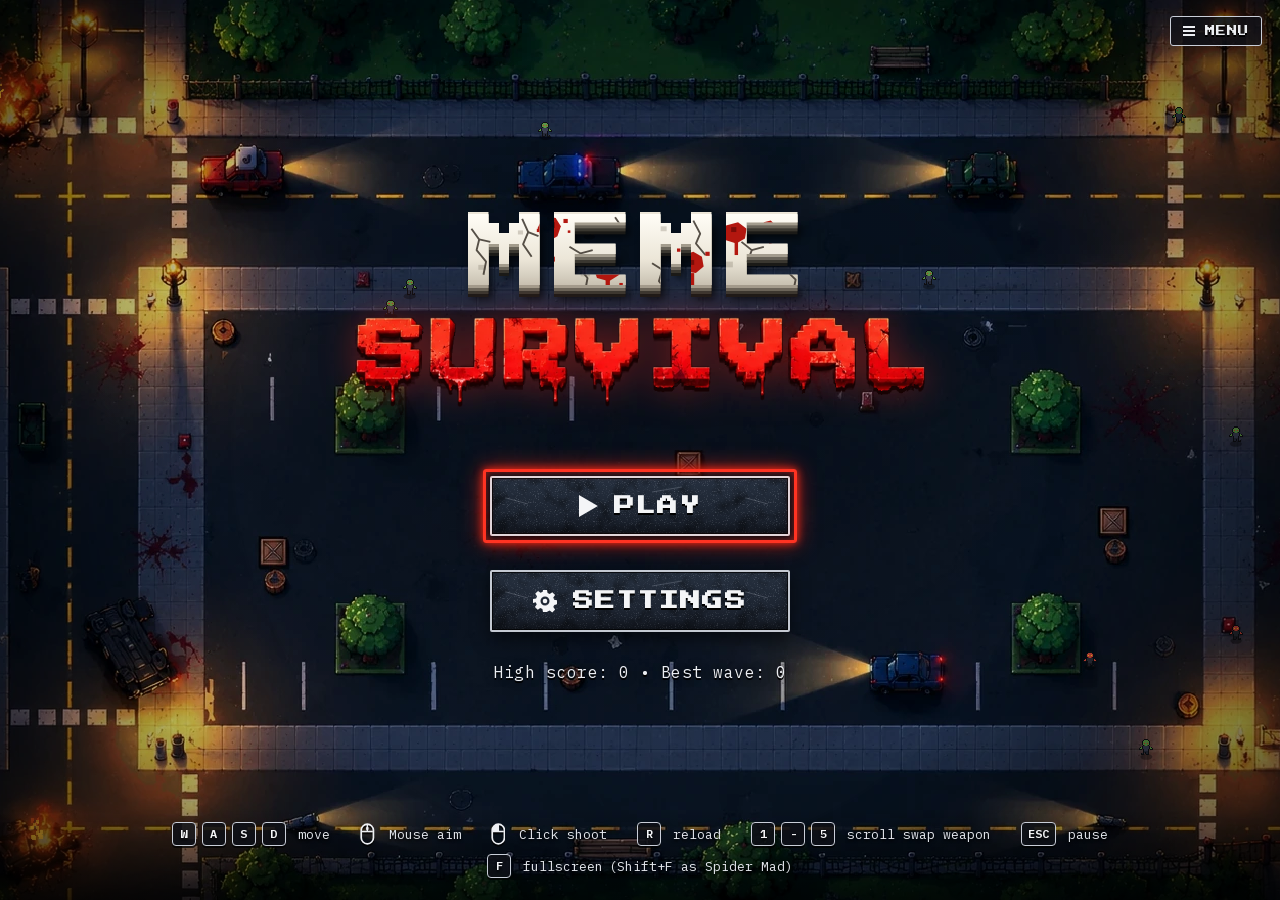
==== index.html @ 86482234 "Skibidi Toilet: FLUSH — a whirlpool that sucks zombies down the toilet 6 s / 25 s: a 130 px whirlpoo" ====
<!DOCTYPE html>
<html lang="en">
<head>
<meta charset="UTF-8">
<meta name="viewport" content="width=device-width, initial-scale=1.0, viewport-fit=cover">
<title>Meme Survival Game — Free Zombie Shooter You Play in Your Browser</title>
<meta name="description" content="Play Meme Survival free online: a top-down pixel-art zombie shooter with 24 meme survivors, wild abilities, bosses every 10 waves and 6 maps. No download.">
<meta name="google-site-verification" content="7Z9Y0VXeUMygRnuPGbUk7XBAyaawY9SrTUOT675S1NA">
<link rel="canonical" href="https://www.memesurvival.com/">
<meta name="theme-color" content="#0b0d12">
<meta property="og:type" content="website">
<meta property="og:site_name" content="Meme Survival">
<meta property="og:url" content="https://www.memesurvival.com/">
<meta property="og:title" content="Meme Survival Game — Free Zombie Shooter You Play in Your Browser">
<meta property="og:description" content="Play Meme Survival free online: a top-down pixel-art zombie shooter with 24 meme survivors, wild abilities, bosses every 10 waves and 6 maps. No download.">
<meta property="og:image" content="https://www.memesurvival.com/assets/img/og-image.jpg">
<meta property="og:image:width" content="1200">
<meta property="og:image:height" content="630">
<meta property="og:image:alt" content="Meme Survival title screen: a burning, zombie-filled city plaza at night">
<meta name="twitter:card" content="summary_large_image">
<meta name="twitter:title" content="Meme Survival Game — Free Zombie Shooter You Play in Your Browser">
<meta name="twitter:description" content="Play Meme Survival free online: a top-down pixel-art zombie shooter with 24 meme survivors, wild abilities, bosses every 10 waves and 6 maps. No download.">
<meta name="twitter:image" content="https://www.memesurvival.com/assets/img/og-image.jpg">
<meta http-equiv="Content-Security-Policy" content="default-src 'self'; script-src 'self'; style-src 'self' 'unsafe-inline'; font-src 'self'; img-src 'self' data:; media-src 'self'; connect-src 'self'; object-src 'none'; base-uri 'self'; form-action 'none'">
<link rel="icon" href="/favicon.ico" sizes="any">
<link rel="icon" type="image/png" sizes="32x32" href="/favicon-32.png">
<link rel="icon" type="image/png" sizes="48x48" href="/favicon-48.png">
<link rel="icon" type="image/png" sizes="96x96" href="/favicon-96.png">
<link rel="icon" type="image/png" sizes="192x192" href="/assets/img/icon-round-192.png">
<link rel="apple-touch-icon" href="/apple-touch-icon.png">
<link rel="manifest" href="/manifest.webmanifest">
<link rel="preload" href="/assets/fonts/press-start-2p.woff2" as="font" type="font/woff2" crossorigin>
<link rel="preload" href="/assets/fonts/ibm-plex-mono-400.woff2" as="font" type="font/woff2" crossorigin>
<link rel="preload" href="/assets/img/horror_menu.webp" as="image" fetchpriority="high">
<link rel="stylesheet" href="css/style.css?v=276">
<script src="js/sprites.js?v=276" defer></script>
<script src="js/config.js?v=276" defer></script>
<script src="js/audio.js?v=276" defer></script>
<script src="js/map.js?v=276" defer></script>
<script src="js/entities.js?v=276" defer></script>
<script src="js/touch.js?v=276" defer></script>
<script src="js/game.js?v=276" defer></script>
<script src="js/ui.js?v=276" defer></script>
<script src="js/main.js?v=276" defer></script>
<script type="application/ld+json">
{
 "@context": "https://schema.org",
 "@graph": [
  {
   "@type": "WebSite",
   "@id": "https://www.memesurvival.com/#website",
   "name": "Meme Survival",
   "alternateName": "memesurvival.com",
   "url": "https://www.memesurvival.com/",
   "publisher": {
    "@id": "https://www.memesurvival.com/#org"
   }
  },
  {
   "@type": "Organization",
   "@id": "https://www.memesurvival.com/#org",
   "name": "Meme Survival",
   "url": "https://www.memesurvival.com/",
   "logo": "https://www.memesurvival.com/assets/img/logo-round.png",
   "sameAs": [
    "https://memesurvival.itch.io/meme-survival"
   ]
  },
  {
   "@type": "VideoGame",
   "name": "Meme Survival",
   "url": "https://www.memesurvival.com/",
   "description": "Play Meme Survival free online: a top-down pixel-art zombie shooter with 24 meme survivors, wild abilities, bosses every 10 waves and 6 maps. No download.",
   "image": "https://www.memesurvival.com/assets/img/og-image.jpg",
   "genre": [
    "Shooter",
    "Survival",
    "Action",
    "Arcade"
   ],
   "gamePlatform": "Web browser",
   "applicationCategory": "Game",
   "operatingSystem": "Any",
   "playMode": "SinglePlayer",
   "inLanguage": "en",
   "offers": {
    "@type": "Offer",
    "price": "0",
    "priceCurrency": "USD"
   },
   "@id": "https://www.memesurvival.com/#game",
   "publisher": {
    "@id": "https://www.memesurvival.com/#org"
   },
   "logo": "https://www.memesurvival.com/assets/img/logo-round.png",
   "sameAs": [
    "https://memesurvival.itch.io/meme-survival"
   ]
  }
 ]
}
</script>
</head>
<body>
<noscript><p style="padding:24px;color:#e8e6dc;font-family:monospace">Meme Survival is a free top-down pixel-art zombie survival shooter that runs in your browser. Pick a survivor, three weapons and a map, then hold out against wave after wave of zombies and bosses. JavaScript is needed to play.</p></noscript>
<div id="stage">
  <div id="still" aria-hidden="true"><div class="still-blur" style="background-image:url([data-uri])"></div><div class="still-sharp"></div></div>
  <canvas id="game" width="640" height="400"></canvas>

  <!-- ============ TITLE ============ -->
  <div class="overlay show" id="ov-title">
    <h1 class="title-block">
      <span class="ttl-zombie" data-text="MEME">MEME</span>
      <img class="ttl-survival" src="assets/img/title_survival.webp" alt="SURVIVAL" width="806" height="132" draggable="false">
    </h1>
    <button class="btn primary big play-btn" data-action="play"><svg class="ico" viewBox="0 0 12 14" aria-hidden="true"><path d="M0 0L12 7L0 14z" fill="currentColor"/></svg>PLAY</button>
    <button class="btn pick-btn portal-only" data-action="setup">CHOOSE SURVIVOR &amp; MAP</button>
    <button class="btn big gear-btn" data-action="settings"><svg class="ico" viewBox="0 0 24 24" aria-hidden="true"><path fill="currentColor" fill-rule="evenodd" d="M10 1h4l.6 3.1 2.1.9 2.6-1.8 2.8 2.8-1.8 2.6.9 2.1 3.1.6v4l-3.1.6-.9 2.1 1.8 2.6-2.8 2.8-2.6-1.8-2.1.9L14 23h-4l-.6-3.1-2.1-.9-2.6 1.8-2.8-2.8 1.8-2.6-.9-2.1L0 14v-4l3.1-.6.9-2.1-1.8-2.6 2.8-2.8 2.6 1.8 2.1-.9zM12 7.5a4.5 4.5 0 1 0 0 9a4.5 4.5 0 0 0 0-9zm0 2.2a2.3 2.3 0 1 1 0 4.6a2.3 2.3 0 0 1 0-4.6z"/></svg><span class="gear-label">SETTINGS</span></button>
    <p class="hint score-line" id="titleBest">High score: 0</p>
    <details class="title-menu">
      <summary><span class="burger" aria-hidden="true"></span>MENU</summary>
      <nav class="menu-panel" aria-label="Site"><a href="/characters">CHARACTERS</a><a href="/bosses">BOSSES</a><a href="/maps">MAPS</a><a href="/faq">FAQ</a><a href="/updates">UPDATES</a><a href="https://memesurvival.itch.io/meme-survival" target="_blank" rel="noopener">ITCH.IO<span class="ext" aria-hidden="true">↗</span></a></nav>
    </details>
    <div class="keybar">
      <span><kbd>W</kbd><kbd>A</kbd><kbd>S</kbd><kbd>D</kbd> move</span>
      <span><svg class="mouse" viewBox="0 0 12 18" aria-hidden="true"><rect x="1" y="1" width="10" height="16" rx="5" fill="none" stroke="currentColor" stroke-width="1.4"/><path d="M6 1v6M1.5 7h9" stroke="currentColor" stroke-width="1.2"/><rect x="5" y="3" width="2" height="3" rx="1" fill="currentColor"/></svg> Mouse aim</span>
      <span><svg class="mouse" viewBox="0 0 12 18" aria-hidden="true"><path d="M6 1A5 5 0 0 0 1 6v1h5z" fill="currentColor"/><rect x="1" y="1" width="10" height="16" rx="5" fill="none" stroke="currentColor" stroke-width="1.4"/><path d="M6 1v6M1.5 7h9" stroke="currentColor" stroke-width="1.2"/></svg> Click shoot</span>
      <span><kbd>R</kbd> reload</span>
      <span><kbd>1</kbd><kbd>-</kbd><kbd>5</kbd> scroll swap weapon</span>
      <span><kbd>ESC</kbd> pause</span>
      <span><kbd>F</kbd> fullscreen <em>(Shift+F as Spider Mad)</em></span>
    </div>
    <p class="touch-hint"><span><i class="th-stick"></i>LEFT THUMB: MOVE</span><span><i class="th-stick th-red"></i>RIGHT THUMB: AIM + SHOOT</span><span><i class="th-btn"></i>ROUND BUTTONS: ABILITIES</span></p>
  </div>

  <!-- ============ SETUP (character / weapon / map) ============ -->
  <div class="overlay" id="ov-setup">
    <div class="setup">
      <div class="steps">
        <span class="step" data-step="0"><b>1</b> SURVIVOR</span>
        <span class="step" data-step="1"><b>2</b> WEAPON</span>
        <span class="step" data-step="2"><b>3</b> MAP</span>
      </div>
      <div class="setup-page" data-page="0">
        <h2>CHOOSE YOUR SURVIVOR</h2>
        <div class="cards" id="charCards"></div>
      </div>
      <div class="setup-page" data-page="1">
        <h2>CHOOSE 3 WEAPONS</h2>
        <p class="hint">Pick any three. The Pistol is always in your holster as a backup.<span class="keys-only"> Space toggles, Enter continues.</span> <span id="weaponCount" class="count">0 / 3 selected</span></p>
        <div class="cards" id="weaponCards"></div>
      </div>
      <div class="setup-page" data-page="2">
        <h2>CHOOSE YOUR MAP</h2>
        <div class="cards" id="mapCards"></div>
      </div>
      <div class="setup-foot">
        <button class="btn" id="setupBack">◀ BACK</button>
        <div class="loadout" id="loadoutSummary"></div>
        <button class="btn primary" id="setupNext">NEXT ▶</button>
      </div>
    </div>
  </div>

  <!-- ============ PAUSE ============ -->
  <div class="overlay" id="ov-pause">
    <h2>PAUSED</h2>
    <button class="btn primary" data-action="resume">RESUME</button>
    <button class="btn" data-action="settings">SETTINGS</button>
    <button class="btn" data-action="loadout">CHANGE LOADOUT</button>
    <button class="btn" data-action="menu">MAIN MENU</button>
  </div>

  <!-- ============ WAVE BANNER ============ -->
  <div class="overlay banner" id="ov-wave"><div class="banner-text" id="waveBannerText">WAVE 1</div><div class="banner-sub" id="waveBannerSub"></div></div>

  <!-- ============ LEVEL UP ============ -->
  <div class="overlay" id="ov-levelup">
    <h2>LEVEL UP</h2>
    <p class="hint">Choose one upgrade</p>
    <div class="upgrade-cards" id="levelupCards"></div>
  </div>

  <!-- ============ GAME OVER ============ -->
  <div class="overlay" id="ov-gameover">
    <div class="go-title">GAME OVER</div>
    <div class="go-stats">
      <div><span id="goWaves">You survived 0 waves</span></div>
      <div class="go-score">Score: <span id="goScore">0</span></div>
      <div class="go-new" id="goNew">★ NEW HIGH SCORE ★</div>
      <div class="go-grid" id="goGrid"></div>
    </div>
    <div class="row">
      <button class="btn danger" data-action="retry">RETRY</button>
      <button class="btn" data-action="loadout">CHANGE LOADOUT</button>
      <button class="btn" data-action="menu">MAIN MENU</button>
    </div>
  </div>

  <!-- ============ SUPPLY CART ============ -->
  <div class="overlay" id="ov-shop">
    <div class="cart">
      <header><canvas id="cartIcon" width="14" height="12"></canvas><span>SUPPLY CART</span><span class="coins"><span id="cartCoinIcon"></span> <b id="cartCoins">0</b></span><button class="icon-btn close" data-action="closeshop">✕</button></header>
      <p class="hint">Spend the coins you collected this run. Game is paused.<span class="keys-only"> <kbd>B</kbd> / <kbd>ESC</kbd> closes.</span></p>
      <h3>AMMO</h3>
      <div class="cart-grid" id="cartAmmo"></div>
      <h3>MEDICAL</h3>
      <div class="cart-grid" id="cartHealth"></div>
      <h3>WEAPONS</h3>
      <div class="cart-grid" id="cartWeapons"></div>
      <div class="cart-foot"><button class="btn primary" data-action="closeshop">BACK TO THE FIGHT</button></div>
    </div>
  </div>

  <!-- ============ SETTINGS ============ -->
  <div class="modal" id="modal-settings">
    <div class="modal-box">
      <header>SETTINGS<button class="icon-btn close" data-close>✕</button></header>
      <div class="setting touch-only"><span>Touch controls</span><button class="btn small" id="editHud">EDIT CONTROLS</button></div>
      <label class="setting"><span>SFX Volume</span><input type="range" id="setSfx" min="0" max="100" value="70"></label>
      <label class="setting"><span>Music Volume</span><input type="range" id="setMusic" min="0" max="100" value="40"></label>
      <label class="setting"><span>Screen Shake</span><input type="checkbox" id="setShake" checked></label>
      <label class="setting"><span>Blood &amp; Gore</span><input type="checkbox" id="setBlood" checked></label>
      <label class="setting"><span>Show FPS</span><input type="checkbox" id="setFps"></label>
      <label class="setting keys-only-flex"><span>Aim Line</span><input type="checkbox" id="setAimLine" checked></label>
      <label class="setting"><span>Minimap</span><input type="checkbox" id="setMinimap" checked></label>
      <div class="setting-actions"><button class="btn danger small" id="resetProgress">RESET HIGH SCORE</button></div>
    </div>
  </div>

  <!-- ============ ADMIN PANEL (Ctrl+Shift+\) ============ -->
  <div class="modal" id="modal-admin">
    <div class="modal-box admin">
      <header>ADMIN PANEL <span class="adm-tag">runs with cheats don't save a high score</span><button class="icon-btn close" data-close>✕</button></header>
      <h3>WAVE</h3>
      <div class="adm-row"><input type="number" id="admWave" min="1" max="999" value="10"><button class="btn small" id="admGo">GO TO WAVE</button>
        <button class="btn small" data-wave="8">8 · BLACKOUT</button><button class="btn small" data-wave="10">10</button><button class="btn small" data-wave="20">20</button><button class="btn small" data-wave="40">40</button><button class="btn small" data-wave="100">100</button></div>
      <h3>SPAWN BOSS</h3>
      <div class="adm-row" id="admBosses"></div>
      <h3>SPAWN ZOMBIES</h3>
      <div class="adm-row"><input type="number" id="admCount" min="1" max="200" value="10"><select id="admType"><option>normal</option><option>fast</option><option>tank</option><option>exploder</option></select><button class="btn small" id="admSpawn">SPAWN</button><button class="btn small" id="admClear">KILL ALL</button></div>
      <h3>CHEATS</h3>
      <div class="adm-row">
        <label class="adm-toggle"><input type="checkbox" id="admGod"> God mode</label>
        <label class="adm-toggle"><input type="checkbox" id="admAmmo"> Infinite ammo</label>
        <button class="btn small" id="admCoins">+500 COINS</button><button class="btn small" id="admHeal">FULL HEAL</button>
        <button class="btn small" id="admGuns">ALL GUNS</button><button class="btn small" id="admReady">ABILITIES READY</button><button class="btn small" id="admLevel">+ LEVEL UP</button>
      </div>
      <p class="hint">Cmd+Shift+\ (Ctrl+Shift+\ on Windows) toggles this panel. ESC closes it.</p>
    </div>
  </div>

  <div class="toast" id="toast"></div>
  <div id="rotate" aria-hidden="true"><svg viewBox="0 0 48 48" width="64" height="64"><rect x="15" y="4" width="18" height="32" rx="3" fill="none" stroke="currentColor" stroke-width="3"/><path d="M8 40a18 18 0 0 0 30 2" fill="none" stroke="currentColor" stroke-width="3"/><path d="M38 36v7h-7" fill="none" stroke="currentColor" stroke-width="3"/></svg><b>TURN YOUR PHONE SIDEWAYS</b><span>Meme Survival plays in landscape</span><small class="rot-lock">Screen won't rotate? Turn off <b>rotation lock</b> (portrait lock) in your quick settings, then turn your phone.</small></div>
  <div id="jumpscare" aria-hidden="true">
    <div class="js-static"></div>
    <div class="js-jolt"><div class="js-face"><img class="js-ghost js-r" alt=""><img class="js-ghost js-c" alt=""><img id="jumpscareImg" alt=""></div></div>
    <div class="js-red"></div>
  </div>
</div>

</body>
</html>
---- css/style.css ----
/* self-hosted fonts (SIL Open Font License) — no trip to Google before the text can draw */
@font-face{font-family:'Press Start 2P';font-style:normal;font-weight:400;font-display:swap;src:url(../assets/fonts/press-start-2p.woff2) format('woff2')}
@font-face{font-family:'IBM Plex Mono';font-style:normal;font-weight:400;font-display:swap;src:url(../assets/fonts/ibm-plex-mono-400.woff2) format('woff2')}
@font-face{font-family:'IBM Plex Mono';font-style:normal;font-weight:600;font-display:swap;src:url(../assets/fonts/ibm-plex-mono-600.woff2) format('woff2')}
@font-face{font-family:'IBM Plex Mono';font-style:normal;font-weight:700;font-display:swap;src:url(../assets/fonts/ibm-plex-mono-700.woff2) format('woff2')}
:root{
  --bg:#0b0d12; --panel:#1b2030; --border:#3b4457; --text:#e8e6dc; --muted:#9aa3b5;
  --red:#d3372b; --green:#5fb04a; --yellow:#f0c419; --blue:#3f7fd8;
  --mono:'IBM Plex Mono',ui-monospace,Menlo,Consolas,monospace; --pixel:'Press Start 2P',var(--mono);
}
*{box-sizing:border-box;margin:0;padding:0}
html,body{height:100%;background:var(--bg);color:var(--text);font-family:var(--mono);overflow:hidden}
button{font-family:inherit;cursor:pointer}
canvas{image-rendering:pixelated;image-rendering:crisp-edges}

#stage{position:fixed;inset:0;background:#000;overflow:hidden}
/* it's a game, not a document: double-clicks and drags shouldn't highlight the logo or menus */
#stage{-webkit-user-select:none;user-select:none;-webkit-touch-callout:none}
#stage input,#stage textarea{-webkit-user-select:text;user-select:text}
#game{display:block;cursor:crosshair;position:absolute;left:0;top:0;width:100vw;height:100vh}
/* first paint: the title as a still (blurred copy baked into the page, sharp picture over it), sized exactly like the
   menu's cover-fitted canvas; the live scene fades in over it once it has drawn a frame */
#still{position:absolute;inset:0;overflow:hidden;background:#0b0d12;pointer-events:none}
.still-blur,.still-sharp{position:absolute;inset:0;background-position:center;background-repeat:no-repeat;background-size:max(1760px,100vw,200vh) auto}
.still-blur{filter:blur(14px);transform:scale(1.06)}
.still-sharp{background-image:url(../assets/img/horror_menu.webp)}
#still::after{content:"";position:absolute;inset:0;background:radial-gradient(ellipse at center,rgba(0,0,0,0) 45%,rgba(0,0,0,.35) 100%)}
#game{opacity:0;transition:opacity .45s ease-out}
html.alive #game{opacity:1}
/* the buttons are there from the first frame, but only live once the code is */
#ov-title .btn,#ov-title .title-faq{transition:opacity .25s}
html:not(.ready) #ov-title .btn{opacity:.55;pointer-events:none}

/* ---------- overlays ---------- */
.overlay{position:absolute;inset:0;display:none;flex-direction:column;align-items:center;justify-content:center;gap:12px;background:rgba(8,10,16,.72);text-align:center;padding:24px;z-index:5}
.overlay.show{display:flex}
.overlay h2{font-family:var(--pixel);font-size:clamp(16px,2.4vw,26px);letter-spacing:2px;color:#fff;margin-bottom:6px;text-shadow:3px 3px 0 #000}
.overlay.banner{background:transparent;pointer-events:none;justify-content:flex-start;padding-top:14vh}
.banner-text{font-family:var(--pixel);font-size:clamp(22px,4vw,44px);color:#fff;text-shadow:4px 4px 0 #000,0 0 24px rgba(211,55,43,.8);animation:pop .5s ease-out}
.banner-sub{font-size:clamp(12px,1.4vw,16px);color:#ffd7d0;text-shadow:2px 2px 0 #000;margin-top:10px}
@keyframes pop{0%{transform:scale(.4);opacity:0}60%{transform:scale(1.15);opacity:1}100%{transform:scale(1)}}
.hint{color:var(--muted);font-size:13px;text-align:center;margin:4px 0}
.hint.small{font-size:11px}
.row{display:flex;gap:10px;flex-wrap:wrap;justify-content:center}

/* ---- title screen: the painted plaza shows through, the letters carry their own weight ---- */
#ov-title{background:radial-gradient(ellipse 46% 42% at 50% 44%,rgba(0,0,0,.26),rgba(0,0,0,0) 100%),
  linear-gradient(to top,rgba(0,0,0,.62),rgba(0,0,0,0) 92px)}
.title-block{text-align:center;line-height:1;margin:0 0 58px;font-size:inherit;font-weight:400;display:flex;flex-direction:column;align-items:center}
.ttl-zombie{position:relative;display:inline-block;font-family:var(--pixel);font-size:clamp(36px,6.4vw,92px);letter-spacing:4px;color:#ece6d8;
  text-shadow:0 3px 0 #a39c8d,0 6px 0 #6a655a,0 9px 0 #3a3730,0 12px 0 #1b1a17,4px 14px 8px rgba(0,0,0,.7)}
/* the face texture sits exactly on top of the glyphs; the solid text below gives the chunky extrusion */
.ttl-zombie::after{content:attr(data-text);position:absolute;left:0;top:0;right:0;color:transparent;text-shadow:none;
  background:url(../assets/img/title_meme_fx.svg) 0 0/100% 100%;-webkit-background-clip:text;background-clip:text;pointer-events:none}
/* SURVIVAL is painted art (cracked, wet, dripping) cut out of the title mockup */
.ttl-survival{display:block;width:clamp(270px,45vw,730px);height:auto;margin-top:16px;user-select:none;pointer-events:none;
  filter:drop-shadow(0 4px 0 rgba(20,0,0,.85)) drop-shadow(0 0 18px rgba(255,46,24,.4))}

.btn{background:#2c3444;border:2px solid #6c7688;color:#fff;font-weight:700;letter-spacing:.08em;padding:10px 28px;border-radius:3px;font-size:14px;min-width:160px;transition:transform .08s,background .1s}
.btn:hover{background:#3a4356;transform:translateY(-1px)}
.btn.primary{border-color:#fff}
.btn.big{font-family:var(--pixel);font-size:16px;padding:16px 44px}
/* title-screen buttons: grungy dark plates, PLAY framed in a humming red neon */
.btn.play-btn,.btn.gear-btn{display:inline-flex;align-items:center;justify-content:center;gap:16px;position:relative;width:300px;padding:17px 24px;
  font-size:20px;letter-spacing:.06em;color:#f4f5f7;border:2px solid #c4c9d2;border-radius:2px;
  background:url(../assets/img/grunge.svg) 0 0/240px 120px,linear-gradient(#26303f,#171d28);
  text-shadow:0 2px 0 #000;box-shadow:inset 0 0 0 1px rgba(0,0,0,.7),inset 0 -6px 12px rgba(0,0,0,.45),0 6px 18px rgba(0,0,0,.6)}
.btn.play-btn{margin-bottom:22px;border-color:#dfe2e8}
.play-btn::before{content:"";position:absolute;inset:-9px;border:3px solid #ff3322;border-radius:3px;pointer-events:none;
  box-shadow:0 0 8px #ff2a18,0 0 22px rgba(255,40,20,.65),inset 0 0 8px rgba(255,40,20,.6);animation:neon 2.6s ease-in-out infinite}
@keyframes neon{0%,100%{opacity:1}46%{opacity:.82}48%{opacity:.45}50%{opacity:.9}}
.btn.play-btn:hover,.btn.gear-btn:hover{background:url(../assets/img/grunge.svg) 0 0/240px 120px,linear-gradient(#324057,#1e2635)}
.play-btn:hover::before{box-shadow:0 0 12px #ff2a18,0 0 32px rgba(255,40,20,.8),inset 0 0 10px rgba(255,40,20,.7)}
.ico{flex:0 0 auto;display:block;height:24px;width:auto}
.play-btn .ico{height:22px}
.score-line{font-size:16px;color:#eceef2;letter-spacing:.03em;margin-top:18px;text-shadow:0 2px 0 #000,0 0 8px rgba(0,0,0,.9)}
/* site menu, top-right of the title screen: one MENU button, the page links open under it */
.title-menu{position:absolute;top:16px;right:18px;z-index:3}
.title-menu summary{list-style:none;cursor:pointer;display:inline-flex;align-items:center;gap:10px;font-family:var(--pixel);font-size:10px;letter-spacing:1px;
  color:#eceef2;padding:9px 12px;border:1.5px solid #c9ced8;border-radius:3px;background:rgba(14,17,24,.8);text-shadow:0 2px 0 #000;user-select:none}
.title-menu summary::-webkit-details-marker{display:none}
.title-menu summary:focus-visible{outline:none}
.title-menu summary:hover,.title-menu summary:focus-visible,.title-menu[open] summary{border-color:#ff3322;box-shadow:0 0 12px rgba(255,40,20,.6)}
.burger{position:relative;width:12px;height:2px;background:currentColor;box-shadow:0 -4px 0 currentColor,0 4px 0 currentColor;margin:4px 0}
.title-menu[open] .burger{background:transparent;box-shadow:none}
.title-menu[open] .burger::before,.title-menu[open] .burger::after{content:"";position:absolute;left:0;top:0;width:12px;height:2px;background:currentColor;transform:rotate(45deg)}
.title-menu[open] .burger::after{transform:rotate(-45deg)}
.menu-panel{position:absolute;right:0;top:calc(100% + 8px);display:flex;flex-direction:column;gap:6px;min-width:180px;padding:10px;
  background:rgba(10,12,18,.95);border:1.5px solid #c9ced8;border-radius:3px;box-shadow:0 12px 30px rgba(0,0,0,.65);animation:menuin .12s ease-out}
@keyframes menuin{from{opacity:0;transform:translateY(-4px)}to{opacity:1;transform:none}}
.menu-panel a{display:flex;justify-content:space-between;align-items:center;font-family:var(--pixel);font-size:10px;letter-spacing:1px;color:#eceef2;text-decoration:none;
  padding:10px 12px;border:1.5px solid #3a4150;border-radius:2px;background:rgba(22,27,38,.9);text-shadow:0 2px 0 #000}
.menu-panel a:hover,.menu-panel a:focus-visible{border-color:#ff3322;box-shadow:0 0 10px rgba(255,40,20,.5);outline:none}
.menu-panel .ext{color:#ff7a5c;margin-left:10px}
/* controls strip along the bottom, every key in its own cap */
.keybar{position:absolute;left:0;right:0;bottom:22px;display:flex;flex-wrap:wrap;justify-content:center;align-items:center;
  gap:8px 30px;padding:0 16px;font-size:13px;color:#e3e6ec;text-shadow:0 2px 3px rgba(0,0,0,.95)}
.keybar span{display:inline-flex;align-items:center;gap:6px;white-space:nowrap}
.keybar span>kbd:last-of-type{margin-right:6px}
.keybar em{color:#e3e6ec;font-style:normal}
.keybar kbd{font-family:var(--mono);font-size:12px;font-weight:600;line-height:1;color:#f4f5f7;background:rgba(14,17,24,.85);min-width:24px;text-align:center;
  border:1.5px solid #c9ced8;border-radius:4px;padding:5px 6px;box-shadow:0 2px 0 rgba(0,0,0,.7)}
.keybar .mouse{height:22px;width:auto;margin-right:8px;color:#eef0f4;filter:drop-shadow(0 2px 0 rgba(0,0,0,.8))}
.btn.danger{border-color:var(--red);color:#ffb8b0}
.btn.danger:hover{background:#4a1f1a}
.btn.small{padding:6px 14px;min-width:0;font-size:12px}
.btn:disabled{opacity:.35;cursor:not-allowed;transform:none}
.icon-btn{background:#2c3444;border:1px solid var(--border);color:var(--text);border-radius:4px;font-size:12px;padding:2px 8px}

/* ---------- setup wizard ---------- */
.setup{width:min(1600px,100%);max-height:100%;display:flex;flex-direction:column;gap:14px;overflow:auto;padding:0 18px 0 6px;scrollbar-width:thin;scrollbar-color:#4a5468 transparent;scrollbar-gutter:stable}
.setup::-webkit-scrollbar{width:8px}
.setup::-webkit-scrollbar-track{background:transparent}
.setup::-webkit-scrollbar-thumb{background:#4a5468;border-radius:4px;border:2px solid transparent;background-clip:padding-box}
.setup::-webkit-scrollbar-thumb:hover{background:#6c7688;background-clip:padding-box}
.steps{display:flex;justify-content:center;gap:10px}
.step{font-size:12px;letter-spacing:.12em;color:var(--muted);padding:6px 14px;border:1px solid var(--border);border-radius:3px}
.step b{display:inline-block;width:18px;height:18px;line-height:18px;border-radius:50%;background:#2c3444;text-align:center;font-size:11px;margin-right:6px}
.step.active{color:#fff;border-color:#fff;background:#2c3444}
.step.done{color:var(--green);border-color:var(--green)}
.step.done b{background:var(--green);color:#000}
.setup-page{display:none;flex-direction:column;align-items:center;gap:10px}
.setup-page.show{display:flex}
.cards{display:grid;grid-template-columns:repeat(auto-fit,minmax(200px,1fr));gap:12px;width:100%}
#charCards{grid-template-columns:repeat(auto-fit,minmax(190px,1fr))}
#charCards .card small{font-size:11px}
#weaponCards{grid-template-columns:repeat(4,1fr)}
@media (max-width:1000px){#weaponCards{grid-template-columns:repeat(2,1fr)}}
.card{background:var(--panel);border:2px solid var(--border);border-radius:8px;padding:14px 12px;display:flex;flex-direction:column;align-items:center;gap:6px;color:#fff;cursor:pointer;transition:.1s;position:relative;text-align:center}
.card:hover{border-color:#aab3c5;transform:translateY(-3px)}
.card.selected{border-color:var(--yellow);box-shadow:0 0 0 2px rgba(240,196,25,.25),0 0 24px rgba(240,196,25,.25);background:#252c3d}
.card.selected::after{content:"✔";position:absolute;top:8px;right:10px;color:var(--yellow);font-size:14px}
.card canvas{width:96px;height:96px}
.card canvas.gun{width:128px;height:64px}
.card canvas.map{width:100%;max-width:260px;aspect-ratio:8/5;height:auto;border:1px solid var(--border);border-radius:3px;image-rendering:auto}
.card b{font-size:15px;letter-spacing:.06em}
.card small{color:var(--muted);font-size:11px;line-height:1.4}
.card .tag{color:var(--yellow);font-size:11px;letter-spacing:.1em}
.card.fixed{border-color:#4c9a3c;cursor:default;opacity:.85}
.card.fixed::after{content:"✔";position:absolute;top:8px;right:10px;color:#8bd35a;font-size:14px}
.card.dim{opacity:.4}
.card.cursor{outline:2px dashed rgba(255,255,255,.5);outline-offset:3px}
.card .slot{position:absolute;top:8px;left:10px;color:var(--yellow);font-size:10px;letter-spacing:.1em}
.card.fixed .slot{color:#8bd35a}
.hint .count{display:inline-block;margin-left:10px;padding:2px 8px;border:1px solid var(--border);border-radius:3px;color:#fff}
.card .tag.horror{color:#ff5a4a;text-shadow:0 0 8px rgba(255,60,40,.6);animation:blink 1.6s infinite}
.stats{width:100%;display:flex;flex-direction:column;gap:4px;margin-top:4px}
.stat{display:grid;grid-template-columns:62px 1fr;align-items:center;gap:8px;font-size:10px;color:var(--muted);text-align:left}
.stat i{display:block;height:6px;background:#0f1218;border-radius:2px;overflow:hidden}
.stat i::after{content:"";display:block;height:100%;width:var(--v);background:linear-gradient(90deg,#3f8f2f,#8bd35a)}
.stat.red i::after{background:linear-gradient(90deg,#8a1f18,#ff6a5a)}
.stat.blue i::after{background:linear-gradient(90deg,#1d6fa8,#5ec2ff)}
.stat.yellow i::after{background:linear-gradient(90deg,#b48a0e,#ffd23a)}
.setup-foot{display:flex;align-items:center;justify-content:space-between;gap:12px;padding-top:6px}
.loadout{font-size:12px;color:var(--muted);letter-spacing:.05em}
.loadout b{color:#fff}

/* ---------- level up ---------- */
.upgrade-cards{display:grid;grid-template-columns:repeat(4,minmax(120px,170px));gap:12px;justify-content:center;width:100%}
.upgrade-card{background:var(--panel);border:2px solid var(--border);border-radius:8px;padding:16px 10px;display:flex;flex-direction:column;align-items:center;gap:8px;color:#fff;font-weight:700;font-size:13px;transition:.1s}
.upgrade-card canvas{width:56px;height:56px}
.upgrade-card:hover{border-color:#fff;transform:translateY(-4px);background:#2a3140}
.upgrade-card small{color:var(--muted);font-weight:400;font-size:11px}
.upgrade-card kbd{font-size:10px;color:var(--muted)}
.upgrade-card .lvl{color:var(--yellow);font-size:10px;font-weight:400}

/* ---------- game over ---------- */
.go-title{font-family:var(--pixel);font-size:clamp(28px,5vw,56px);color:var(--red);text-shadow:4px 4px 0 #3a0d08;margin-bottom:8px}
.go-stats{font-size:15px;line-height:1.7;color:#f2e6e6}
.go-score{font-family:var(--pixel);font-size:14px;margin:4px 0}
.go-new{color:var(--yellow);font-weight:700;display:none;font-size:13px;animation:blink 1s infinite}
.go-new.show{display:block}
@keyframes blink{50%{opacity:.3}}
.go-grid{display:grid;grid-template-columns:repeat(4,auto);gap:6px 22px;margin:10px 0 6px;font-size:12px;color:var(--muted)}
.go-grid b{color:#fff;display:block;font-size:15px}

/* ---------- supply cart ---------- */
.cart{width:min(900px,100%);max-height:100%;overflow:auto;background:rgba(20,24,36,.96);border:2px solid #6c7688;border-radius:10px;padding:16px 20px;text-align:left}
.cart>header{display:flex;align-items:center;gap:12px;font-family:var(--pixel);font-size:16px;letter-spacing:1px;margin-bottom:6px}
.cart>header canvas{width:42px;height:36px}
.cart>header .coins{margin-left:auto;font-family:var(--mono);font-size:16px;color:var(--yellow)}
.cart>header .close{margin-left:8px}
.cart h3{font-size:12px;letter-spacing:.14em;color:var(--muted);margin:12px 0 6px}
.cart kbd{font-size:10px;border:1px solid var(--border);border-radius:3px;padding:1px 5px;color:#fff}
.cart-grid{display:grid;grid-template-columns:repeat(auto-fill,minmax(230px,1fr));gap:8px}
.cart-item{background:#1b2030;border:1px solid var(--border);border-radius:6px;padding:8px 10px;display:flex;align-items:center;gap:8px;font-size:12px}
.cart-item canvas{width:40px;height:20px;flex-shrink:0}
.cart-item canvas.sq{width:28px;height:28px}
.cart-item .info{flex:1;min-width:0}
.cart-item b{display:block;font-size:12px;line-height:1.2}
.cart-item small{color:var(--muted);display:block}
.cart-item small.warn{color:#ff6a5a}
.cart-item .btn{min-width:0;padding:6px 10px;font-size:12px;white-space:nowrap}
.cart-item .btn.ok{border-color:var(--yellow);color:var(--yellow)}
img.coin{width:14px;height:14px;vertical-align:-2px;margin-right:2px;image-rendering:pixelated}
.cart>header img.coin{width:18px;height:18px;vertical-align:-3px}
.btn:disabled img.coin{filter:grayscale(1)}
.cart-item.empty{border-color:#8a1f18}
.cart-foot{text-align:center;margin-top:14px}
.cart .none{color:var(--muted);font-size:12px;padding:6px 2px}

/* ---------- admin ---------- */
.modal-box.admin{width:min(720px,100%);border-color:#c8a03a}
.modal-box.admin>header{color:#ffd23a}
.adm-tag{font-family:var(--mono);font-size:11px;color:var(--muted);font-weight:400;letter-spacing:0}
.adm-row{display:flex;flex-wrap:wrap;gap:8px;align-items:center;margin-bottom:6px}
.adm-row input[type=number],.adm-row select{background:#11141b;border:1px solid var(--border);color:#fff;font-family:inherit;font-size:13px;padding:6px 8px;border-radius:3px;width:90px}
.adm-row select{width:auto}
.adm-toggle{display:flex;align-items:center;gap:6px;font-size:13px;padding:6px 10px;border:1px solid var(--border);border-radius:3px}
.adm-toggle input{accent-color:var(--yellow)}

/* ---------- pause ---------- */
#ov-pause .btn{min-width:220px}

/* ---------- settings modal ---------- */
.modal{position:absolute;inset:0;background:rgba(0,0,0,.7);display:none;align-items:center;justify-content:center;z-index:100;padding:20px}
.modal.show{display:flex}
.modal-box,.cart{scrollbar-width:thin;scrollbar-color:#4a5468 transparent}
.modal-box::-webkit-scrollbar,.cart::-webkit-scrollbar{width:8px}
.modal-box::-webkit-scrollbar-thumb,.cart::-webkit-scrollbar-thumb{background:#4a5468;border-radius:4px}
.modal-box{background:var(--panel);border:1px solid var(--border);border-radius:8px;padding:16px 20px;width:min(440px,100%);max-height:90vh;overflow:auto}
.modal-box>header{font-weight:700;font-size:18px;letter-spacing:.08em;display:flex;align-items:center;gap:14px;margin-bottom:6px}
.modal-box>header .close{margin-left:auto}
.setting{display:flex;align-items:center;justify-content:space-between;padding:10px 0;border-bottom:1px solid var(--border);font-size:14px}
.setting input[type=range]{width:160px}
.setting input[type=checkbox]{width:18px;height:18px;accent-color:var(--green)}
.setting-actions{padding-top:14px;text-align:center}

.toast{position:absolute;bottom:24px;left:50%;transform:translateX(-50%) translateY(20px);background:#2c3444;border:1px solid #6c7688;color:#fff;padding:8px 16px;border-radius:4px;font-size:13px;opacity:0;transition:.25s;z-index:200;pointer-events:none}
.toast.show{opacity:1;transform:translateX(-50%) translateY(0)}

@media (max-width:760px){
  .upgrade-cards{grid-template-columns:repeat(2,1fr)}
  .go-grid{grid-template-columns:repeat(2,auto)}
  .btn{min-width:130px;padding:8px 16px}
}


/* ---- wave 5 jumpscare: a glimpse of it far off in the dark, then it rushes the screen ---- */
#jumpscare{position:fixed;inset:0;z-index:9999;display:none;align-items:center;justify-content:center;background:#000;pointer-events:none;overflow:hidden}
#jumpscare.glimpse,#jumpscare.on{display:flex}
#jumpscare.glimpse{background:rgba(0,0,0,.88)}
.js-jolt,.js-face{position:relative;display:flex;align-items:center;justify-content:center}
.js-face{width:min(100vh,100vw);height:min(100vh,100vw);transform-origin:center}
.js-face img{position:absolute;inset:0;width:100%;height:100%;max-width:none;image-rendering:auto}
#jumpscareImg{filter:contrast(1.55) brightness(1.2) saturate(0)}
#jumpscare.color #jumpscareImg{filter:contrast(var(--js-contrast,1.4)) brightness(var(--js-bright,1.45)) saturate(1.2)}   /* per scare: a dark face gets lifted, a pale one doesn't */
.js-ghost{mix-blend-mode:screen;opacity:0}
.js-r{filter:contrast(1.6) grayscale(1) sepia(1) saturate(12) hue-rotate(-45deg) brightness(.9)}
.js-c{filter:contrast(1.6) grayscale(1) sepia(1) saturate(9) hue-rotate(150deg) brightness(.8)}
.js-static,.js-red{position:absolute;inset:0;opacity:0}
.js-static{background-size:192px 192px;mix-blend-mode:screen}
.js-red{background:radial-gradient(ellipse at center,rgba(255,0,0,0) 35%,rgba(170,0,0,.85) 100%)}
#jumpscare::after{content:"";position:absolute;inset:0;box-shadow:inset 0 0 28vh 12vh #000;pointer-events:none}
/* 1. the glimpse: tiny, pale, far away, flickering in and out */
#jumpscare.glimpse .js-face{transform:scale(.065);animation:jsglimpse .55s steps(1) both}
#jumpscare.glimpse .js-static{opacity:.07;animation:jsnoise .12s steps(3) infinite}
@keyframes jsglimpse{0%{opacity:0}12%{opacity:.5}20%{opacity:0}34%{opacity:.7}40%{opacity:.15}55%{opacity:.8}100%{opacity:.85}}
/* 2. the rush: from the distance to past the screen in ~0.13 s, a hard overshoot, then it keeps creeping in */
#jumpscare.on .js-face{animation:jsrush 2.1s both}
#jumpscare.on .js-jolt{animation:jsjolt 2.1s linear both}
#jumpscare.on .js-r{animation:jsghostr .09s steps(2) infinite}
#jumpscare.on .js-c{animation:jsghostc .11s steps(2) infinite}
#jumpscare.on .js-static{animation:jsnoise .1s steps(3) infinite,jsstatic 2.1s ease-out both}
#jumpscare.on .js-red{animation:jsredflash 2.1s steps(1) both}
#jumpscare.on{animation:jsflash .1s steps(2) 5}
@keyframes jsrush{0%{transform:scale(.065);animation-timing-function:cubic-bezier(.85,0,1,1)}6%{transform:scale(1.42);animation-timing-function:ease-out}11%{transform:scale(1.02)}100%{transform:scale(1.3)}}
@keyframes jsghostr{0%{opacity:.55;transform:translate(-2.4vh,.6vh)}100%{opacity:.35;transform:translate(1.4vh,-.8vh)}}
@keyframes jsghostc{0%{opacity:.45;transform:translate(2.2vh,-.5vh)}100%{opacity:.3;transform:translate(-1.2vh,.9vh)}}
@keyframes jsnoise{0%{background-position:0 0}33%{background-position:-61px 37px}66%{background-position:43px -71px}100%{background-position:-17px 23px}}
@keyframes jsstatic{0%{opacity:.55}15%{opacity:.25}100%{opacity:.1}}
@keyframes jsredflash{0%{opacity:1}4%{opacity:0}8%{opacity:.9}12%{opacity:.2}20%{opacity:.6}28%{opacity:.25}60%{opacity:.4}100%{opacity:.3}}
@keyframes jsflash{0%,100%{background:#000}50%{background:#5a0000}}
@keyframes jsjolt{0.0%{transform:translate(1.12vh,2.20vh) rotate(2.42deg)}2.5%{transform:translate(3.90vh,2.11vh) rotate(3.35deg)}5.0%{transform:translate(-4.01vh,-0.29vh) rotate(3.40deg)}7.5%{transform:translate(1.23vh,3.30vh) rotate(-2.87deg)}10.0%{transform:translate(-0.25vh,-2.01vh) rotate(0.31deg)}12.5%{transform:translate(0.57vh,-3.73vh) rotate(-1.95deg)}15.0%{transform:translate(-1.63vh,3.08vh) rotate(1.77deg)}17.5%{transform:translate(-2.42vh,2.11vh) rotate(-2.31deg)}20.0%{transform:translate(0.80vh,-2.56vh) rotate(-3.07deg)}22.5%{transform:translate(2.44vh,-1.91vh) rotate(-1.68deg)}25.0%{transform:translate(3.05vh,2.35vh) rotate(-1.20deg)}27.5%{transform:translate(2.79vh,0.24vh) rotate(0.97deg)}30.0%{transform:translate(-1.71vh,2.56vh) rotate(0.99deg)}32.5%{transform:translate(2.59vh,2.18vh) rotate(-1.00deg)}35.0%{transform:translate(-0.74vh,-1.77vh) rotate(-1.69deg)}37.5%{transform:translate(-2.20vh,-1.00vh) rotate(0.47deg)}40.0%{transform:translate(-2.39vh,0.86vh) rotate(-0.70deg)}42.5%{transform:translate(-0.87vh,1.46vh) rotate(-0.08deg)}45.0%{transform:translate(-0.80vh,-0.08vh) rotate(0.80deg)}47.5%{transform:translate(-1.82vh,1.95vh) rotate(-1.76deg)}50.0%{transform:translate(0.97vh,1.34vh) rotate(-1.68deg)}52.5%{transform:translate(1.05vh,-0.49vh) rotate(0.26deg)}55.0%{transform:translate(-1.69vh,-1.56vh) rotate(-0.99deg)}57.5%{transform:translate(1.47vh,-0.98vh) rotate(0.74deg)}60.0%{transform:translate(1.30vh,1.34vh) rotate(-0.42deg)}62.5%{transform:translate(-0.41vh,0.07vh) rotate(0.70deg)}65.0%{transform:translate(-1.03vh,0.65vh) rotate(0.70deg)}67.5%{transform:translate(0.88vh,-1.13vh) rotate(0.98deg)}70.0%{transform:translate(-0.92vh,-0.36vh) rotate(0.23deg)}72.5%{transform:translate(0.87vh,-0.33vh) rotate(0.79deg)}75.0%{transform:translate(0.09vh,-0.36vh) rotate(-0.31deg)}77.5%{transform:translate(-0.56vh,-0.73vh) rotate(-0.55deg)}80.0%{transform:translate(0.30vh,0.79vh) rotate(-0.48deg)}82.5%{transform:translate(-0.65vh,0.70vh) rotate(0.04deg)}85.0%{transform:translate(-0.12vh,-0.34vh) rotate(0.11deg)}87.5%{transform:translate(0.38vh,-0.05vh) rotate(-0.08deg)}90.0%{transform:translate(-0.46vh,0.43vh) rotate(-0.44deg)}92.5%{transform:translate(-0.01vh,0.31vh) rotate(-0.31deg)}95.0%{transform:translate(0.19vh,0.37vh) rotate(0.10deg)}97.5%{transform:translate(0.22vh,-0.29vh) rotate(-0.04deg)}100.0%{transform:translate(-0.25vh,0.24vh) rotate(-0.13deg)}}
@media (prefers-reduced-motion: reduce){#jumpscare.on .js-face{animation:none;transform:scale(1)}#jumpscare.on .js-jolt,#jumpscare.on .js-ghost{animation:none}}

/* ---------- phones & tablets (touch mode is switched on by js/touch.js) ---------- */
html.touch,html.touch body{overscroll-behavior:none;-webkit-tap-highlight-color:transparent;-webkit-touch-callout:none}
html.touch #game{touch-action:none;cursor:default}
#touchlayer{position:absolute;left:0;top:0;width:100vw;height:100vh;pointer-events:none;z-index:1;display:none}
html.touch #touchlayer{display:block}
html.touch .keybar,html.touch .upgrade-card kbd,html.touch .keys-only{display:none}
.touch-hint{display:none}
html.touch .touch-hint{display:flex;flex-wrap:wrap;justify-content:center;gap:8px;position:absolute;left:0;right:0;bottom:12px;padding:0 16px}
.touch-hint span{display:inline-flex;align-items:center;gap:7px;font-family:var(--pixel);font-size:8px;letter-spacing:.5px;color:#e3e6ec;text-shadow:0 1px 0 #000;
  background:rgba(14,17,24,.82);border:1px solid rgba(201,206,216,.45);border-radius:14px;padding:6px 11px 6px 7px;white-space:nowrap}
.touch-hint i{display:block;width:13px;height:13px;border-radius:50%;border:2px solid #fff;box-shadow:inset 0 0 0 2px rgba(0,0,0,.6),inset 0 0 0 5px #fff}
.touch-hint i.th-red{border-color:#ff6a5a;box-shadow:inset 0 0 0 2px rgba(0,0,0,.6),inset 0 0 0 5px #ff6a5a}
.touch-hint i.th-btn{border-color:#f5c518;box-shadow:none;background:rgba(245,197,24,.25)}
#rotate{display:none}
@media (orientation:portrait){
  html.touch #rotate{display:flex;position:fixed;inset:0;z-index:10000;flex-direction:column;align-items:center;justify-content:center;gap:14px;
    background:#08090d;color:#e8e6dc;text-align:center;padding:24px;font-size:13px}
  html.touch #rotate b{font-family:var(--pixel);font-size:14px;letter-spacing:1px;line-height:1.6}
  html.touch #rotate svg{color:#ff3322;animation:rot 2s ease-in-out infinite}
  html.touch #rotate .rot-lock{max-width:300px;margin-top:10px;padding:10px 14px;border:1px solid #3a4150;border-radius:8px;background:#10131a;color:#c9ced8;font-size:12px;line-height:1.55}
  html.touch #rotate .rot-lock b{font-family:var(--mono);font-size:12px;color:#ffd23a;letter-spacing:0;font-weight:700}
}
@keyframes rot{0%,20%{transform:rotate(0)}50%,80%{transform:rotate(-90deg)}100%{transform:rotate(0)}}
/* short screens: a phone on its side is only ~360-430 px tall */
@media (max-height:520px){
  .overlay{padding:10px 14px;gap:8px}
  .overlay h2{font-size:15px;margin-bottom:0}
  .title-block{margin:0 0 14px}
  .ttl-zombie{font-size:clamp(30px,13vh,62px);letter-spacing:3px}
  .ttl-survival{width:clamp(220px,40vw,440px);margin-top:6px}
  .title-block{margin:0 0 22px}
  #ov-title{gap:0;padding-bottom:44px}
  .btn.play-btn{width:min(300px,44vw);padding:13px 20px;font-size:17px;margin:0}
  .play-btn .ico{height:17px}
  /* settings: a square gear in the top-left corner, opposite MENU */
  .btn.gear-btn{position:absolute;top:10px;left:12px;width:auto;min-width:0;padding:5px 8px;gap:0;z-index:3;border:1.5px solid #c9ced8;border-radius:3px;background:rgba(14,17,24,.8);box-shadow:none}
  .btn.gear-btn:hover{background:rgba(40,48,64,.9)}
  .gear-btn .gear-label{display:none}
  .gear-btn .ico{height:18px}
  .title-menu{top:10px;right:12px}
  .score-line{font-family:var(--pixel);font-size:8px;letter-spacing:.5px;margin-top:18px;color:#c9ced8}
  .keybar{display:none}
  .setup{gap:8px;padding:0 6px}
  .steps{font-size:11px}
  .cards{grid-template-columns:repeat(auto-fill,minmax(150px,1fr));gap:8px}
  .card{padding:8px 8px;gap:4px}
  .card canvas{width:64px;height:64px}
  .card canvas.gun{width:96px;height:48px}
  .card canvas.map{max-width:200px}
  .card b{font-size:13px}
  .card small{font-size:10px}
  #charCards{grid-template-columns:repeat(auto-fill,minmax(108px,1fr));gap:7px}
  #charCards .card{padding:7px 6px 8px;gap:3px}
  #charCards .card canvas{width:52px;height:52px}
  #charCards .card b{font-size:11px;letter-spacing:.04em}
  #charCards .card small{font-size:8.5px;line-height:1.35;display:-webkit-box;-webkit-line-clamp:3;-webkit-box-orient:vertical;overflow:hidden}
  #charCards .card.selected small{-webkit-line-clamp:unset;display:block}
  #charCards .stats{display:none}
  #charCards .card .tag{font-size:8px;letter-spacing:.05em}
  #mapCards{grid-template-columns:repeat(auto-fill,minmax(150px,1fr));gap:7px}
  #mapCards .card{padding:6px 6px 8px;gap:3px}
  #mapCards .card canvas.map{max-width:170px}
  #mapCards .card b{font-size:11px}
  #mapCards .card .tag{font-size:8px}
  #mapCards .card small{font-size:9px;line-height:1.35;display:-webkit-box;-webkit-line-clamp:2;-webkit-box-orient:vertical;overflow:hidden}
  /* weapons on a phone: small cards, six or so a row — the gun, its name and type, and one stats line */
  #weaponCards{grid-template-columns:repeat(auto-fill,minmax(116px,1fr));gap:7px}
  #weaponCards .card{padding:18px 6px 8px;gap:3px}
  #weaponCards .card canvas.gun{width:72px;height:36px}
  #weaponCards .card b{font-size:11px;letter-spacing:.04em}
  #weaponCards .card .tag{font-size:8px;letter-spacing:.05em;line-height:1.3}
  #weaponCards .card small{font-size:9px;line-height:1.35}
  #weaponCards .card small:first-of-type,#weaponCards .stats{display:none}
  #weaponCards .card .slot{font-size:8px;top:5px;left:7px}
  #weaponCards .card.selected::after,#weaponCards .card.fixed::after{top:3px;right:6px;font-size:11px}
  .stat{grid-template-columns:52px 1fr;font-size:9px}
  .setup-foot{position:sticky;bottom:0;background:rgba(8,10,16,.94);padding:6px 0;z-index:2}
  .upgrade-cards{grid-template-columns:repeat(4,minmax(100px,150px));gap:8px}
  .upgrade-card{padding:10px 8px;gap:4px}
  .upgrade-card canvas{width:40px;height:40px}
  .go-title{font-size:30px;margin-bottom:2px}
  .go-stats{font-size:13px;line-height:1.5}
  .go-grid{margin:4px 0}
  .cart{padding:10px 12px}
  .btn{padding:8px 16px}
  .modal-box{max-height:92vh;overflow:auto}
}

/* ---------- custom HUD editor (phones) ---------- */
.touch-only{display:none!important}
html.touch .touch-only{display:flex!important}
html.touch .keys-only-flex{display:none}
#editHud{border-color:#f5c518;color:#f5c518}
#hud-editor{position:absolute;inset:0;z-index:9990;display:none;background:rgba(8,10,16,.95);font-family:var(--pixel);color:#e8e6dc;touch-action:none;user-select:none;-webkit-user-select:none}
#hud-editor.show{display:block}
html.hud-editing .modal{visibility:hidden}
.he-bar{position:absolute;top:8px;z-index:3;display:flex;flex-wrap:wrap;justify-content:center;gap:4px}
.he-bar button{font-family:var(--pixel);font-size:7px;letter-spacing:.3px;color:#c9ced8;background:#161a24;border:1px solid #6c7688;border-radius:4px;padding:6px 5px;cursor:pointer;white-space:nowrap}
.he-bar .he-layout{border-color:#f5c518;color:#f5c518}
.he-bar .he-save{border-color:#8bd35a;color:#c0dd97;background:#27500a}
.he-stage{position:absolute;inset:0;overflow:hidden}
.he-fixed{position:absolute;border:1px dashed rgba(201,206,216,.35);background:rgba(255,255,255,.04);border-radius:3px;color:rgba(201,206,216,.5);font-size:7px;display:flex;align-items:center;justify-content:center;pointer-events:none}
.he-fixed.he-round{border-radius:50%}
.he-item{position:absolute;border-radius:50%;border:2px dashed var(--c);background:rgba(12,14,20,.72);color:var(--c);display:flex;align-items:center;justify-content:center;text-align:center;font-size:7px;line-height:1.5;cursor:grab;touch-action:none}
.he-item.stick{background:rgba(12,14,20,.4)}
.he-item.rect{border-radius:4px}
.he-item.sel{border-style:solid;border-width:3px;box-shadow:0 0 0 3px rgba(245,197,24,.55)}
.he-item.bad{border-color:#ff3a2a!important;background:rgba(120,20,14,.55);color:#ffb0a8}
.he-panel{position:absolute;bottom:34px;right:12px;z-index:4;display:none;flex-direction:column;gap:8px;background:#10131a;border:1px solid #f5c518;border-radius:8px;padding:10px 12px;font-size:8px;width:250px;max-width:45vw}
.he-panel.show{display:flex}
.he-panel b{color:#f5c518;font-size:9px}
.he-panel label{display:flex;align-items:center;gap:8px}
.he-panel input{flex:1;accent-color:#f5c518}
.he-panel span{min-width:34px;text-align:right}
.he-help{position:absolute;top:50%;left:50%;transform:translate(-50%,-50%);display:none;z-index:5;flex-direction:column;gap:4px;background:rgba(16,19,26,.9);border:1px solid #3a4150;border-radius:8px;padding:10px 12px;font-family:var(--mono);font-size:11px;line-height:1.5;color:#c9ced8;pointer-events:none;max-width:45vw}
.he-help.show{display:flex}
.he-help b{font-family:var(--pixel);font-size:9px;color:#fff;margin-bottom:2px}

/* phones with a camera cutout: the game now draws under it (viewport-fit=cover); menus and buttons keep clear of it */
html.touch .overlay{padding-left:max(14px,env(safe-area-inset-left));padding-right:max(14px,env(safe-area-inset-right))}
html.touch #ov-title .btn.gear-btn{left:calc(12px + env(safe-area-inset-left))}
html.touch .title-menu{right:calc(12px + env(safe-area-inset-right))}
.he-stage{left:env(safe-area-inset-left);right:env(safe-area-inset-right)}
html.touch .modal{padding-left:max(20px,env(safe-area-inset-left));padding-right:max(20px,env(safe-area-inset-right))}

/* game-portal builds (CrazyGames): PLAY starts at once, this button opens the survivor / weapon / map picker */
.portal-only{display:none!important}
html.portal .portal-only{display:inline-flex!important}
.btn.pick-btn{margin:-6px 0 6px;font-family:var(--pixel);font-size:10px;letter-spacing:1px;padding:9px 16px;min-width:0;background:rgba(14,17,24,.85);border:1.5px solid #c9ced8}
.btn.pick-btn:hover{background:rgba(40,48,64,.95)}
@media (max-height:520px){.btn.pick-btn{margin:12px 0 0;font-size:8px;padding:7px 12px}}

/* phones: the wave / boss announcement sits small in the top middle, under the boss bar, clear of the HUD on both sides */
@media (max-height:520px){
  .overlay.banner{padding-top:50px}
  .banner-text{font-size:18px;line-height:1.35;max-width:min(400px,52vw);text-shadow:3px 3px 0 #000,0 0 14px rgba(211,55,43,.7)}
  .banner-sub{font-size:10px;line-height:1.4;margin-top:6px;max-width:min(400px,52vw);padding:3px 10px;border-radius:10px;background:rgba(10,12,18,.62)}
}
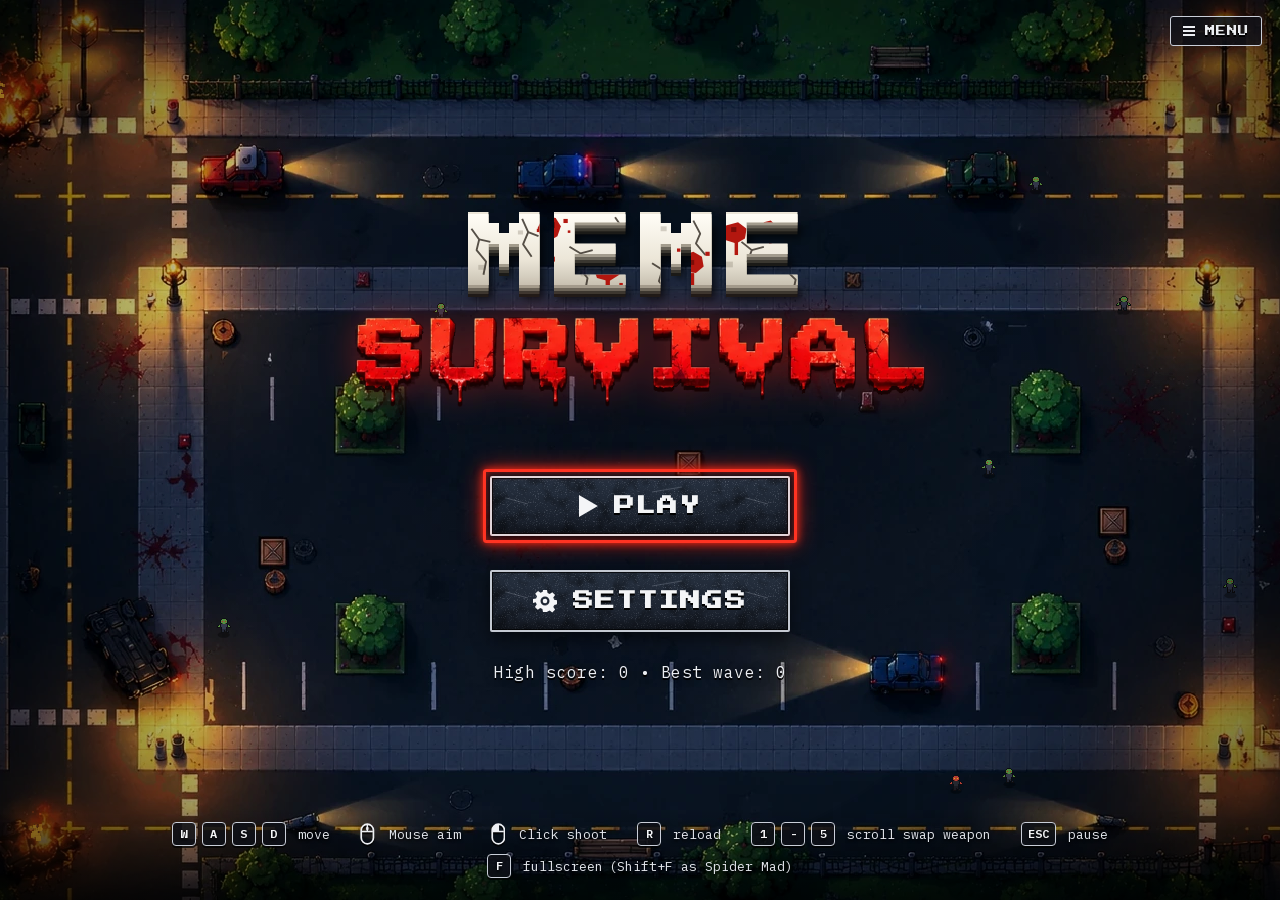
==== commit 49889866: "Skibidi Toilet: FLUSH lasts 20 s (35 s recharge) with the brainrot ringtone Co-Authored-By: Claude O" ====
--- a/index.html
+++ b/index.html
@@ -32,16 +32,16 @@
 <link rel="preload" href="/assets/fonts/press-start-2p.woff2" as="font" type="font/woff2" crossorigin>
 <link rel="preload" href="/assets/fonts/ibm-plex-mono-400.woff2" as="font" type="font/woff2" crossorigin>
 <link rel="preload" href="/assets/img/horror_menu.webp" as="image" fetchpriority="high">
-<link rel="stylesheet" href="css/style.css?v=276">
-<script src="js/sprites.js?v=276" defer></script>
-<script src="js/config.js?v=276" defer></script>
-<script src="js/audio.js?v=276" defer></script>
-<script src="js/map.js?v=276" defer></script>
-<script src="js/entities.js?v=276" defer></script>
-<script src="js/touch.js?v=276" defer></script>
-<script src="js/game.js?v=276" defer></script>
-<script src="js/ui.js?v=276" defer></script>
-<script src="js/main.js?v=276" defer></script>
+<link rel="stylesheet" href="css/style.css?v=277">
+<script src="js/sprites.js?v=277" defer></script>
+<script src="js/config.js?v=277" defer></script>
+<script src="js/audio.js?v=277" defer></script>
+<script src="js/map.js?v=277" defer></script>
+<script src="js/entities.js?v=277" defer></script>
+<script src="js/touch.js?v=277" defer></script>
+<script src="js/game.js?v=277" defer></script>
+<script src="js/ui.js?v=277" defer></script>
+<script src="js/main.js?v=277" defer></script>
 <script type="application/ld+json">
 {
  "@context": "https://schema.org",
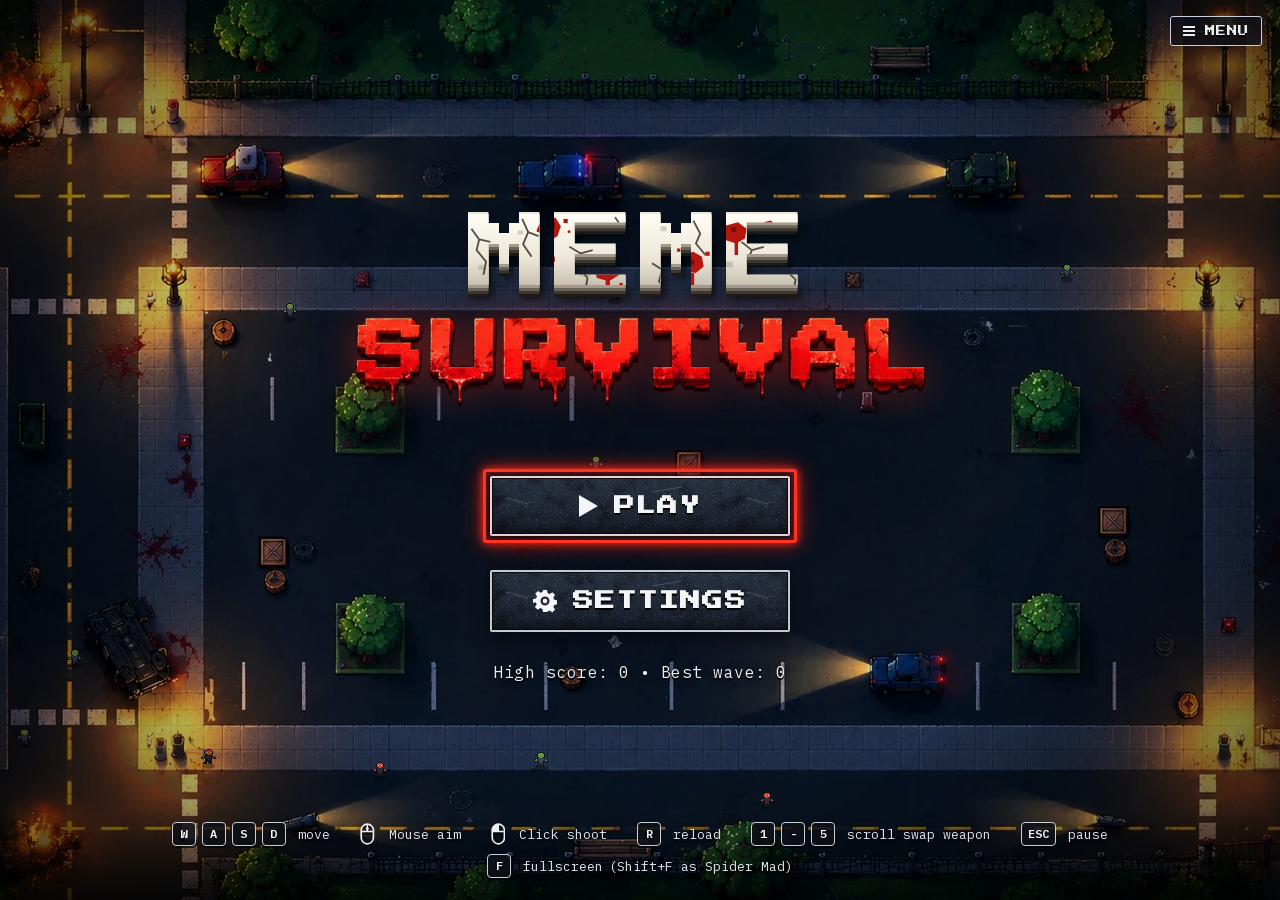
==== commit 84541d20: "Skibidi Toilet: FLUSH grows from small to full over 5 s, and pulls harder The whirlpool opens at 22%" ====
--- a/index.html
+++ b/index.html
@@ -32,16 +32,16 @@
 <link rel="preload" href="/assets/fonts/press-start-2p.woff2" as="font" type="font/woff2" crossorigin>
 <link rel="preload" href="/assets/fonts/ibm-plex-mono-400.woff2" as="font" type="font/woff2" crossorigin>
 <link rel="preload" href="/assets/img/horror_menu.webp" as="image" fetchpriority="high">
-<link rel="stylesheet" href="css/style.css?v=277">
-<script src="js/sprites.js?v=277" defer></script>
-<script src="js/config.js?v=277" defer></script>
-<script src="js/audio.js?v=277" defer></script>
-<script src="js/map.js?v=277" defer></script>
-<script src="js/entities.js?v=277" defer></script>
-<script src="js/touch.js?v=277" defer></script>
-<script src="js/game.js?v=277" defer></script>
-<script src="js/ui.js?v=277" defer></script>
-<script src="js/main.js?v=277" defer></script>
+<link rel="stylesheet" href="css/style.css?v=278">
+<script src="js/sprites.js?v=278" defer></script>
+<script src="js/config.js?v=278" defer></script>
+<script src="js/audio.js?v=278" defer></script>
+<script src="js/map.js?v=278" defer></script>
+<script src="js/entities.js?v=278" defer></script>
+<script src="js/touch.js?v=278" defer></script>
+<script src="js/game.js?v=278" defer></script>
+<script src="js/ui.js?v=278" defer></script>
+<script src="js/main.js?v=278" defer></script>
 <script type="application/ld+json">
 {
  "@context": "https://schema.org",
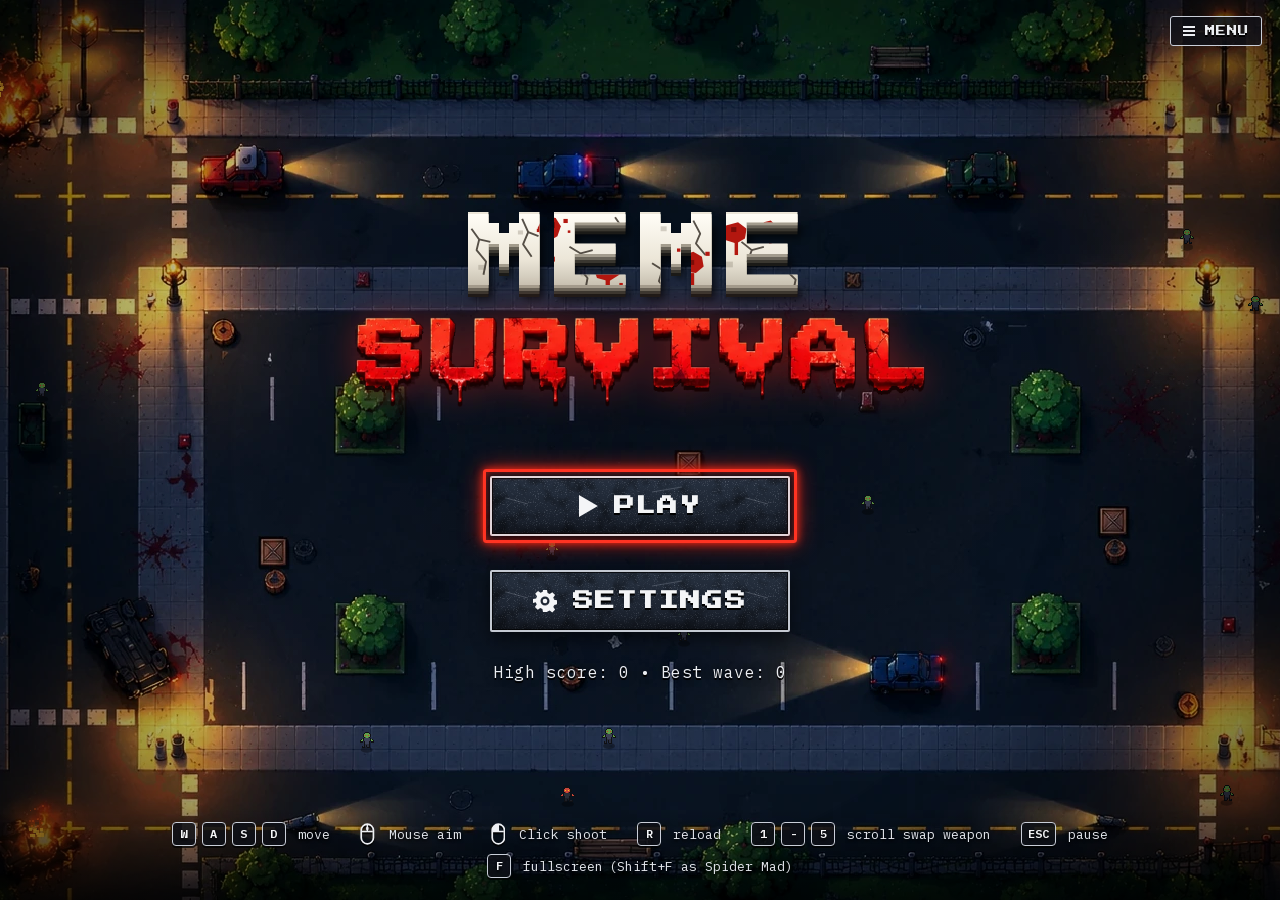
==== commit b8f60f87: "Skibidi FLUSH: zombies in the whirlpool are helpless, and go down faster Anything the water has (bos" ====
--- a/index.html
+++ b/index.html
@@ -32,16 +32,16 @@
 <link rel="preload" href="/assets/fonts/press-start-2p.woff2" as="font" type="font/woff2" crossorigin>
 <link rel="preload" href="/assets/fonts/ibm-plex-mono-400.woff2" as="font" type="font/woff2" crossorigin>
 <link rel="preload" href="/assets/img/horror_menu.webp" as="image" fetchpriority="high">
-<link rel="stylesheet" href="css/style.css?v=278">
-<script src="js/sprites.js?v=278" defer></script>
-<script src="js/config.js?v=278" defer></script>
-<script src="js/audio.js?v=278" defer></script>
-<script src="js/map.js?v=278" defer></script>
-<script src="js/entities.js?v=278" defer></script>
-<script src="js/touch.js?v=278" defer></script>
-<script src="js/game.js?v=278" defer></script>
-<script src="js/ui.js?v=278" defer></script>
-<script src="js/main.js?v=278" defer></script>
+<link rel="stylesheet" href="css/style.css?v=279">
+<script src="js/sprites.js?v=279" defer></script>
+<script src="js/config.js?v=279" defer></script>
+<script src="js/audio.js?v=279" defer></script>
+<script src="js/map.js?v=279" defer></script>
+<script src="js/entities.js?v=279" defer></script>
+<script src="js/touch.js?v=279" defer></script>
+<script src="js/game.js?v=279" defer></script>
+<script src="js/ui.js?v=279" defer></script>
+<script src="js/main.js?v=279" defer></script>
 <script type="application/ld+json">
 {
  "@context": "https://schema.org",
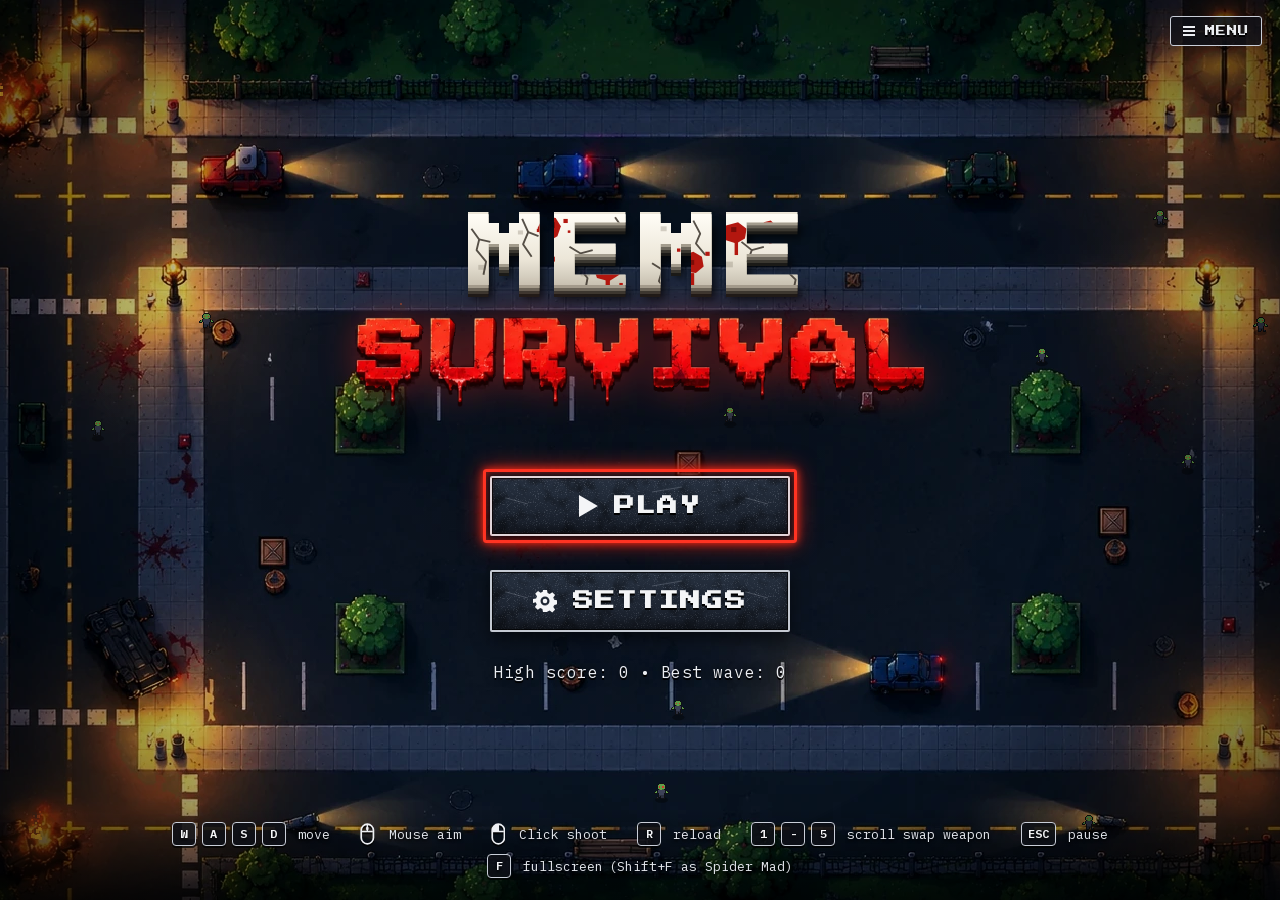
==== commit 597a98ee: "Skibidi FLUSH: every flushed zombie drops 3 coins Co-Authored-By: Claude Opus 5.5 <noreply@anthropic" ====
--- a/index.html
+++ b/index.html
@@ -32,16 +32,16 @@
 <link rel="preload" href="/assets/fonts/press-start-2p.woff2" as="font" type="font/woff2" crossorigin>
 <link rel="preload" href="/assets/fonts/ibm-plex-mono-400.woff2" as="font" type="font/woff2" crossorigin>
 <link rel="preload" href="/assets/img/horror_menu.webp" as="image" fetchpriority="high">
-<link rel="stylesheet" href="css/style.css?v=279">
-<script src="js/sprites.js?v=279" defer></script>
-<script src="js/config.js?v=279" defer></script>
-<script src="js/audio.js?v=279" defer></script>
-<script src="js/map.js?v=279" defer></script>
-<script src="js/entities.js?v=279" defer></script>
-<script src="js/touch.js?v=279" defer></script>
-<script src="js/game.js?v=279" defer></script>
-<script src="js/ui.js?v=279" defer></script>
-<script src="js/main.js?v=279" defer></script>
+<link rel="stylesheet" href="css/style.css?v=280">
+<script src="js/sprites.js?v=280" defer></script>
+<script src="js/config.js?v=280" defer></script>
+<script src="js/audio.js?v=280" defer></script>
+<script src="js/map.js?v=280" defer></script>
+<script src="js/entities.js?v=280" defer></script>
+<script src="js/touch.js?v=280" defer></script>
+<script src="js/game.js?v=280" defer></script>
+<script src="js/ui.js?v=280" defer></script>
+<script src="js/main.js?v=280" defer></script>
 <script type="application/ld+json">
 {
  "@context": "https://schema.org",
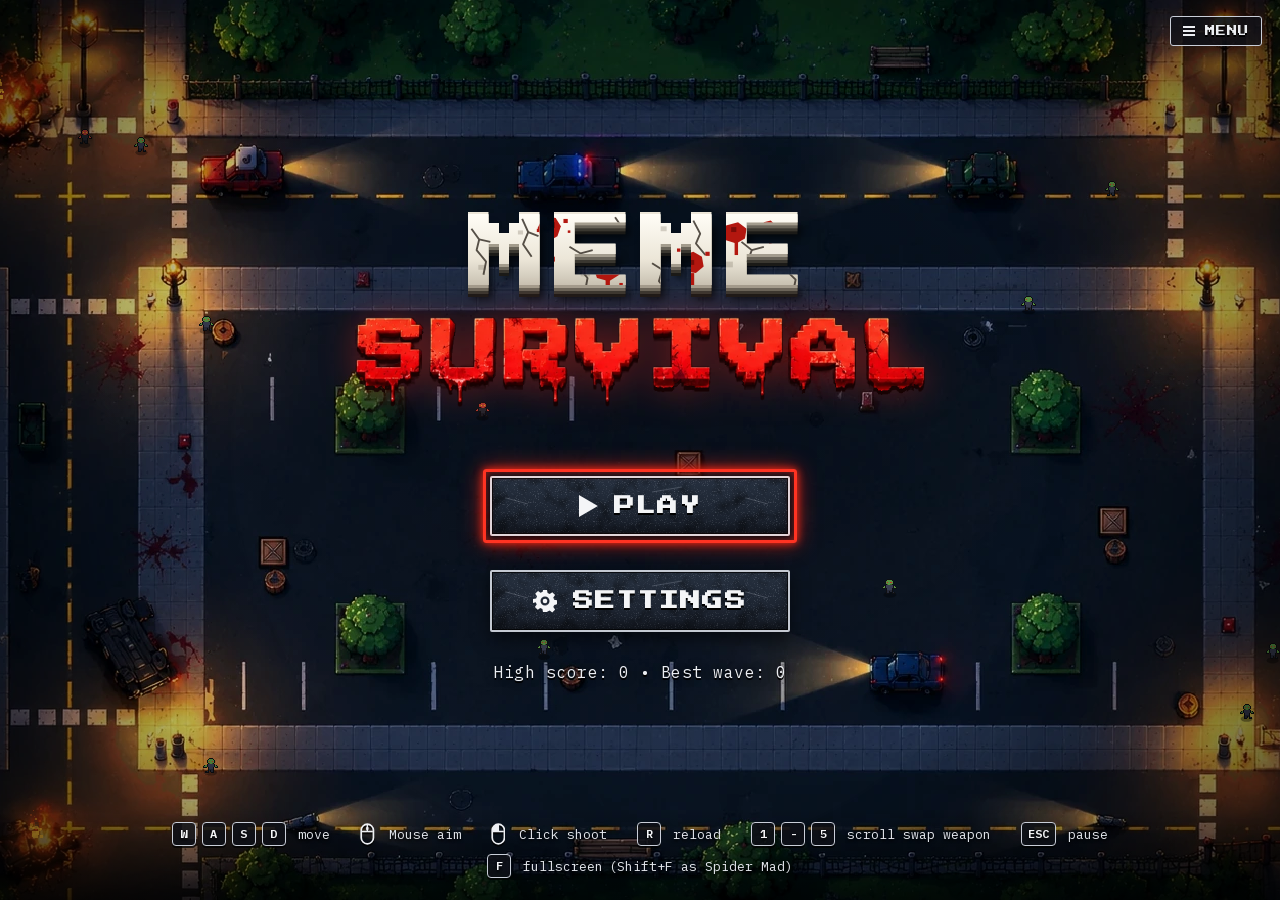
==== commit 4361a091: "Skibidi Toilet: MORE SKIBIDI — five giant clones that eat zombies slowly Second ability (E / second " ====
--- a/index.html
+++ b/index.html
@@ -32,16 +32,16 @@
 <link rel="preload" href="/assets/fonts/press-start-2p.woff2" as="font" type="font/woff2" crossorigin>
 <link rel="preload" href="/assets/fonts/ibm-plex-mono-400.woff2" as="font" type="font/woff2" crossorigin>
 <link rel="preload" href="/assets/img/horror_menu.webp" as="image" fetchpriority="high">
-<link rel="stylesheet" href="css/style.css?v=280">
-<script src="js/sprites.js?v=280" defer></script>
-<script src="js/config.js?v=280" defer></script>
-<script src="js/audio.js?v=280" defer></script>
-<script src="js/map.js?v=280" defer></script>
-<script src="js/entities.js?v=280" defer></script>
-<script src="js/touch.js?v=280" defer></script>
-<script src="js/game.js?v=280" defer></script>
-<script src="js/ui.js?v=280" defer></script>
-<script src="js/main.js?v=280" defer></script>
+<link rel="stylesheet" href="css/style.css?v=283">
+<script src="js/sprites.js?v=283" defer></script>
+<script src="js/config.js?v=283" defer></script>
+<script src="js/audio.js?v=283" defer></script>
+<script src="js/map.js?v=283" defer></script>
+<script src="js/entities.js?v=283" defer></script>
+<script src="js/touch.js?v=283" defer></script>
+<script src="js/game.js?v=283" defer></script>
+<script src="js/ui.js?v=283" defer></script>
+<script src="js/main.js?v=283" defer></script>
 <script type="application/ld+json">
 {
  "@context": "https://schema.org",
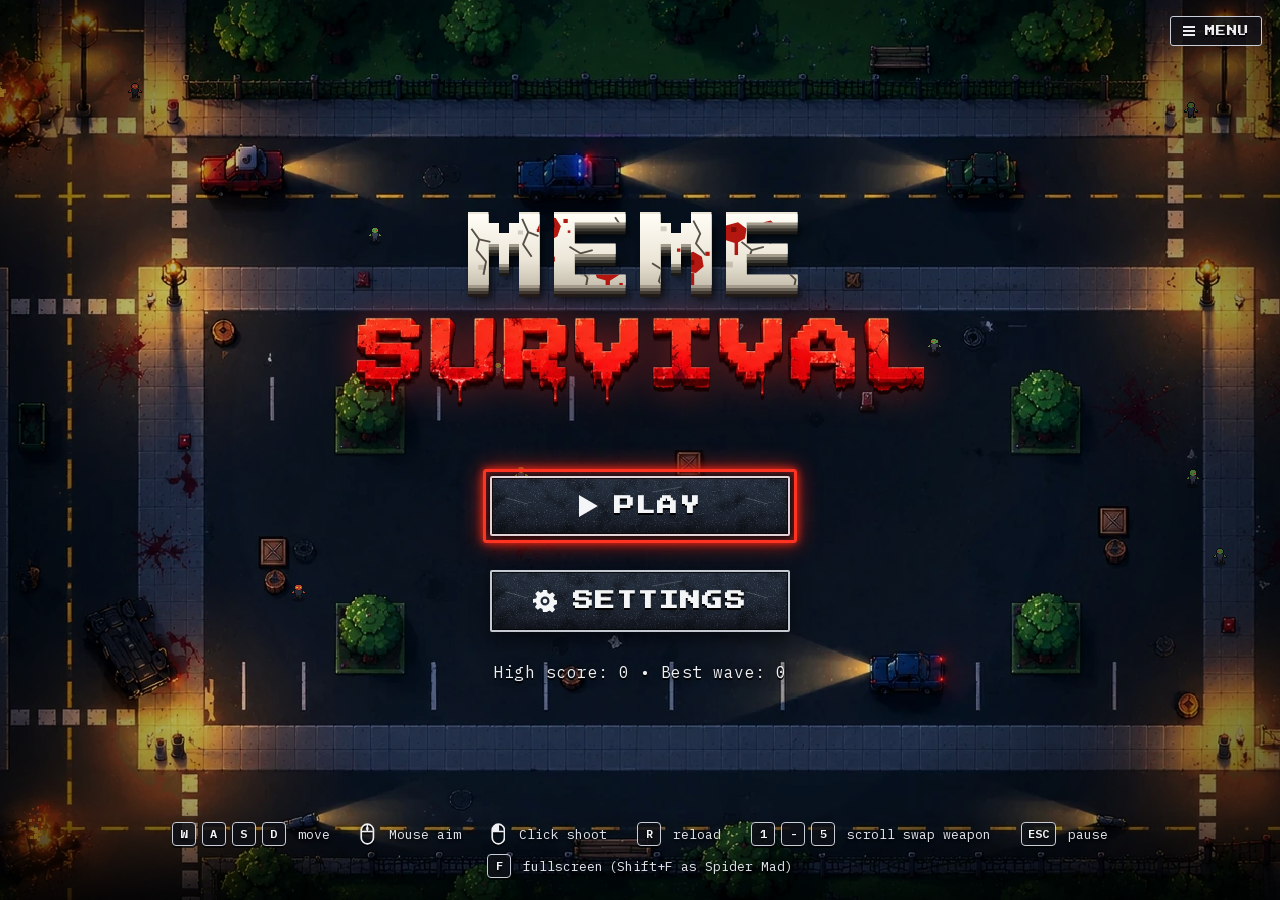
==== commit 8a457ff7: "Skibidi Toilet: his sound when the giant clones arrive Co-Authored-By: Claude Opus 5.5 <noreply@anth" ====
--- a/index.html
+++ b/index.html
@@ -32,16 +32,16 @@
 <link rel="preload" href="/assets/fonts/press-start-2p.woff2" as="font" type="font/woff2" crossorigin>
 <link rel="preload" href="/assets/fonts/ibm-plex-mono-400.woff2" as="font" type="font/woff2" crossorigin>
 <link rel="preload" href="/assets/img/horror_menu.webp" as="image" fetchpriority="high">
-<link rel="stylesheet" href="css/style.css?v=283">
-<script src="js/sprites.js?v=283" defer></script>
-<script src="js/config.js?v=283" defer></script>
-<script src="js/audio.js?v=283" defer></script>
-<script src="js/map.js?v=283" defer></script>
-<script src="js/entities.js?v=283" defer></script>
-<script src="js/touch.js?v=283" defer></script>
-<script src="js/game.js?v=283" defer></script>
-<script src="js/ui.js?v=283" defer></script>
-<script src="js/main.js?v=283" defer></script>
+<link rel="stylesheet" href="css/style.css?v=284">
+<script src="js/sprites.js?v=284" defer></script>
+<script src="js/config.js?v=284" defer></script>
+<script src="js/audio.js?v=284" defer></script>
+<script src="js/map.js?v=284" defer></script>
+<script src="js/entities.js?v=284" defer></script>
+<script src="js/touch.js?v=284" defer></script>
+<script src="js/game.js?v=284" defer></script>
+<script src="js/ui.js?v=284" defer></script>
+<script src="js/main.js?v=284" defer></script>
 <script type="application/ld+json">
 {
  "@context": "https://schema.org",
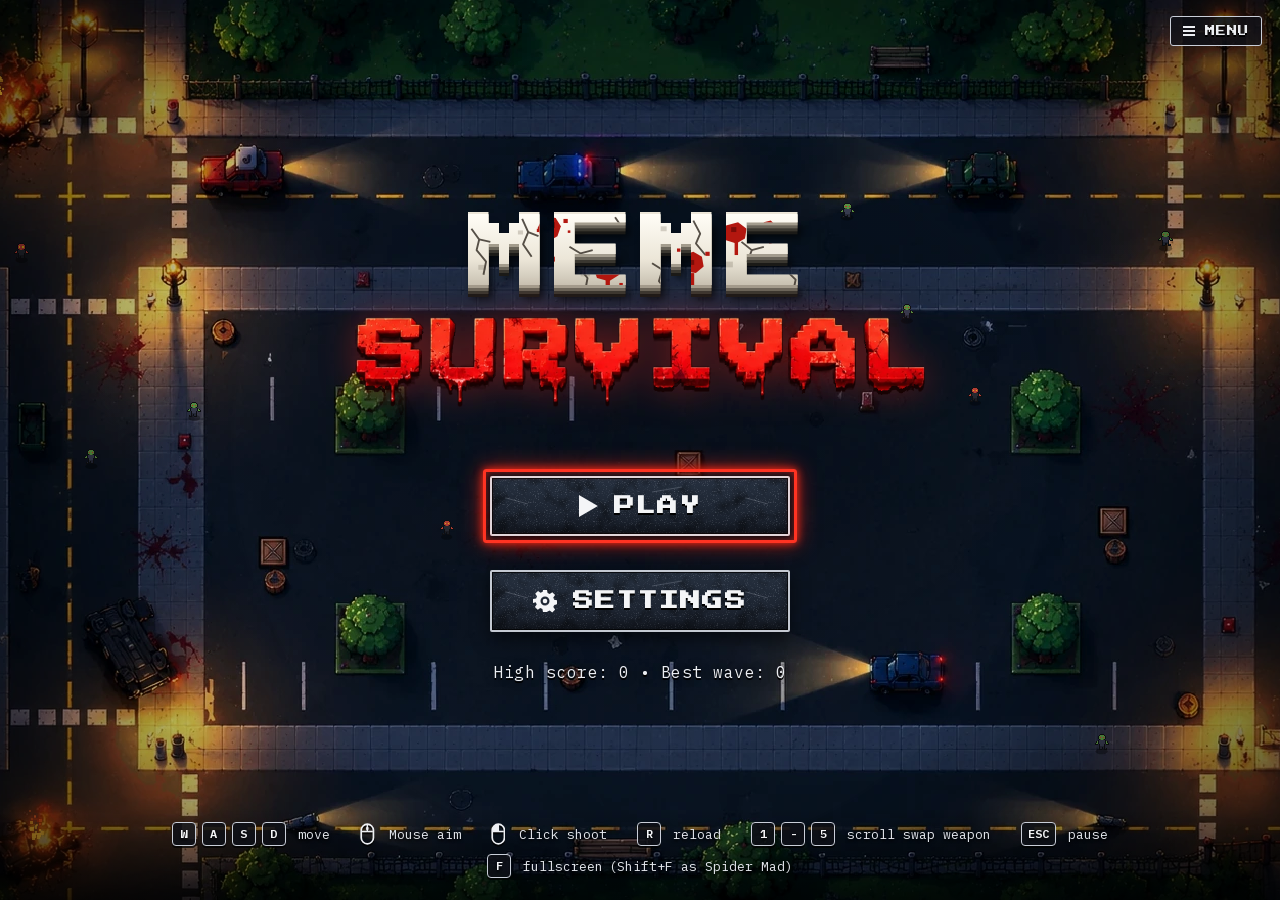
==== commit 03c82d2d: "Videoman: CAMERA — every zombie in the circle stops to film him Second ability (E / second button, 1" ====
--- a/index.html
+++ b/index.html
@@ -32,16 +32,16 @@
 <link rel="preload" href="/assets/fonts/press-start-2p.woff2" as="font" type="font/woff2" crossorigin>
 <link rel="preload" href="/assets/fonts/ibm-plex-mono-400.woff2" as="font" type="font/woff2" crossorigin>
 <link rel="preload" href="/assets/img/horror_menu.webp" as="image" fetchpriority="high">
-<link rel="stylesheet" href="css/style.css?v=284">
-<script src="js/sprites.js?v=284" defer></script>
-<script src="js/config.js?v=284" defer></script>
-<script src="js/audio.js?v=284" defer></script>
-<script src="js/map.js?v=284" defer></script>
-<script src="js/entities.js?v=284" defer></script>
-<script src="js/touch.js?v=284" defer></script>
-<script src="js/game.js?v=284" defer></script>
-<script src="js/ui.js?v=284" defer></script>
-<script src="js/main.js?v=284" defer></script>
+<link rel="stylesheet" href="css/style.css?v=286">
+<script src="js/sprites.js?v=286" defer></script>
+<script src="js/config.js?v=286" defer></script>
+<script src="js/audio.js?v=286" defer></script>
+<script src="js/map.js?v=286" defer></script>
+<script src="js/entities.js?v=286" defer></script>
+<script src="js/touch.js?v=286" defer></script>
+<script src="js/game.js?v=286" defer></script>
+<script src="js/ui.js?v=286" defer></script>
+<script src="js/main.js?v=286" defer></script>
 <script type="application/ld+json">
 {
  "@context": "https://schema.org",
